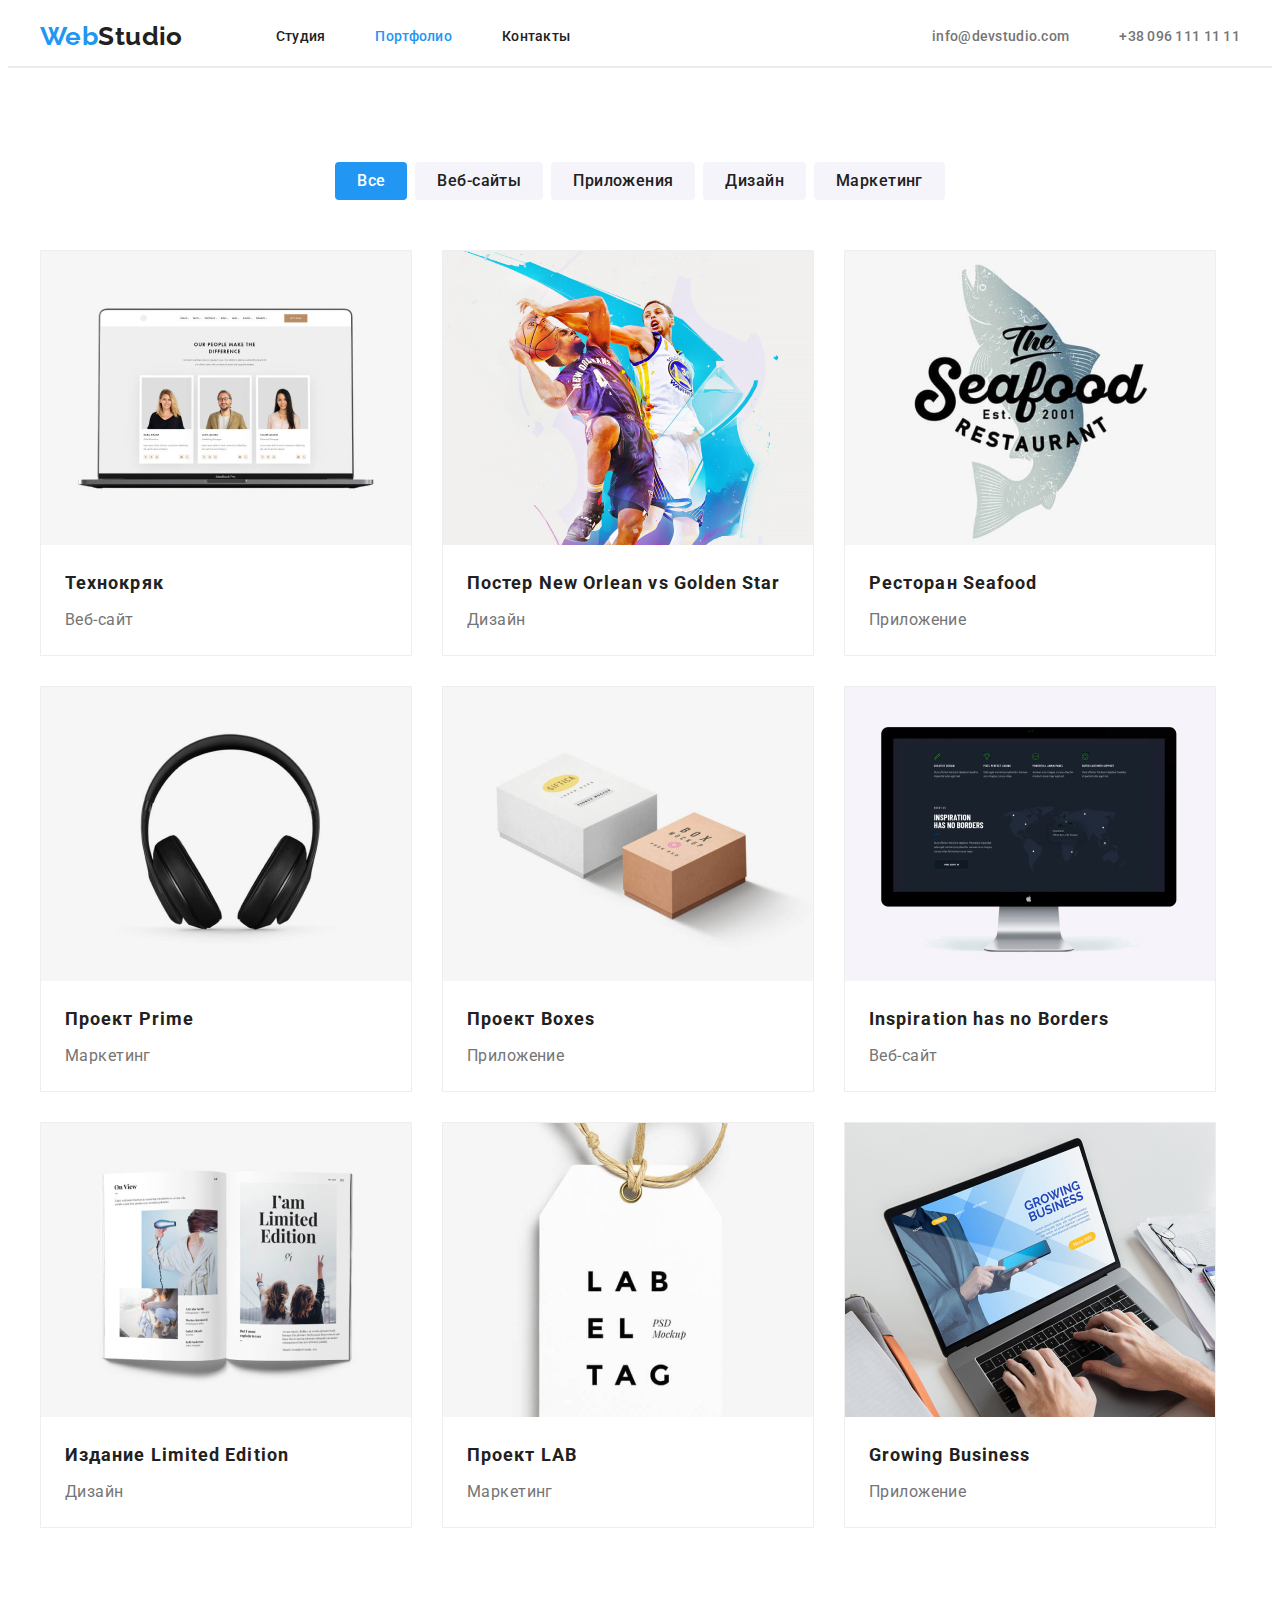
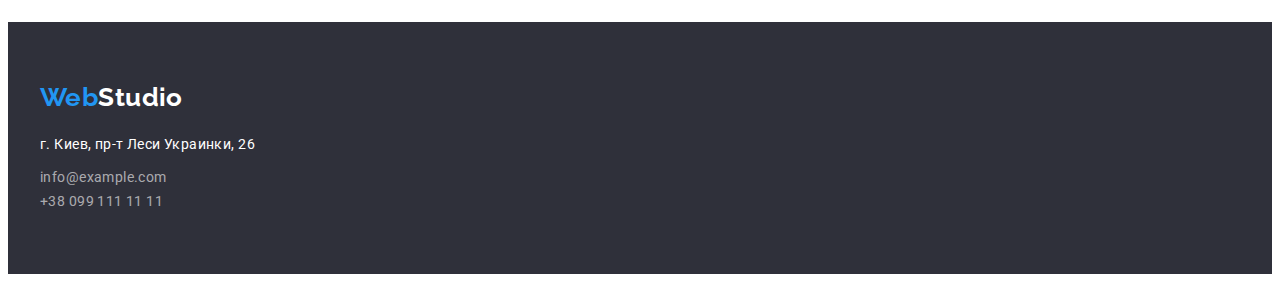
==== portfolio.html @ 94b1dc29 "перенесены файлы с 3 дз" ====
<!DOCTYPE html>
<html lang="en">
<head>
    <meta charset="UTF-8">
    <meta name="viewport" content="width=device-width, initial-scale=1.0">
    <title>Document</title>

    <link href="https://fonts.googleapis.com/css2?family=Raleway:wght@700&family=Roboto:wght@400;500;700;900&display=swap" rel="stylesheet">
    
    <link rel="stylesheet" 
    href="https://cdnjs.cloudflare.com/ajax/libs/modern-normalize/1.0.0/modern-normalize.min.css" integrity="sha512-ISS7cAi1PEhQ8jnbJpJZMd29NlhNj4AWYyLOSp2CE/CsHxTCu+r+t0D2yoJudVrd0/8fTVPUVDzY5Tvli75u/g==" crossorigin="anonymous" />
    
    <link rel="stylesheet" href="./css/styles.css">
  
</head>


<body>
    <!--Шапка страницы-->

    
    <header class="page-header">
        <div class="container">
            <nav class="main-nav">
                <a href="" class="logo"><span class="logo-web">Web</span>Studio</a>
                <ul class="site-nav">
                    <li class="item"><a href="./index.html" class="link">Студия</a></li>
                    <li class="item"><a href="" class="link current">Портфолио</a></li>
                    <li class="item"><a href="" class="link">Контакты</a></li>
                </ul>
            
                <ul class="auth-nav">
                    <li class="item"><a href="mailto:info@devstudio.com" class="link">info@devstudio.com</a></li>
                    <li class="item"><a href="tel:+380961111111" class="link">+38 096 111 11 11</a></li>
                </ul>
            </nav>
        </div>
        
    </header>



    <!--Главный контент страницы-->
    <main>

        <!-- Линия под хедером -->
        <div class="line"></div>

        <!--Фильтры-->
        <section class="filter">
           <div class="container">
            <ul class="filter-list">
                <li class="item">
                    <a href="" class="button current">Все</a>
                </li>

                <li class="item">
                    <a href="" class="button">Веб-сайты</a>
                </li>

                <li class="item">
                    <a href="" class="button">Приложения</a>
                </li>

                <li class="item">
                    <a href="" class="button">Дизайн</a>
                </li>

                <li class="item">
                    <a href="" class="button">Маркетинг</a>
                </li>
            </ul>
           </div>
        </section>

        <!--Проекты-->
        <section class="project">
            <div class="container">
                <ul class="project-list">
                    <li class="item">
                        <img src="./images/img-portfolio1.jpg" alt="команда технокряк" width="370">
                        <h2 class="project-title">Технокряк</h2>
                        <p class="project-text">Веб-сайт</p>                   
                    </li>
    
                    <li class="item">
                        <img src="./images/img-portfolio2.jpg" alt="постер баскетбол" width="370">
                        <h2 class="project-title">Постер New Orlean vs Golden Star</h2>
                        <p class="project-text">Дизайн</p>
                    </li>
    
                    <li class="item">
                        <img src="./images/img-portfolio3.jpg" alt="логотип ресторана Seafood" width="370">
                        <h2 class="project-title">Ресторан Seafood</h2>
                        <p class="project-text">Приложение</p>
                    </li>
    
                    <li class="item">
                        <img src="./images/img-portfolio4.jpg" alt="изображение наушников" width="370">
                        <h2 class="project-title">Проект Prime</h2>
                        <p class="project-text">Маркетинг</p>
                    </li>
    
                    <li class="item">
                        <img src="./images/img-portfolio5.jpg" alt="изображение упаковок коробок" width="370">
                        <h2 class="project-title">Проект Boxes</h2>
                        <p class="project-text">Приложение</p>
                    </li>
    
                    <li class="item">
                        <img src="./images/img-portfolio6.jpg" alt="изображение монитора" width="370">
                        <h2 class="project-title">Inspiration has no Borders</h2>
                        <p class="project-text">Веб-сайт</p>
                    </li>
    
                    <li class="item">
                        <img src="./images/img-portfolio7.jpg" alt="разворот глянцевого журнала" width="370">
                        <h2 class="project-title">Издание Limited Edition</h2>
                        <p class="project-text">Дизайн</p>
                    </li>
    
                    <li class="item">
                        <img src="./images/img-portfolio8.jpg" alt="лейбл тег" width="370">
                        <h2 class="project-title">Проект LAB</h2>
                        <p class="project-text">Маркетинг</p>
                    </li>
    
                    <li class="item">
                        <img src="./images/img-portfolio9.jpg" alt="человек, работающий в ноутбуке в бизнес-приложении" width="370">
                        <h2 class="project-title">Growing Business</h2>
                        <p class="project-text">Приложение</p>
                    </li>
                </ul>
            </div>
        </section>
    </main>

    <!--Подвал страницы-->
    <footer>
        
        <div class="container">
            <!--Адрес-->
        <address class="address">

            <!--Логотип-->
            <ul>
                <li>
                    <a href="" class="logo-footer"><span class="logo-web">Web</span>Studio</a>
                </li>
                <li>
                    <p>г. Киев, пр-т Леси Украинки, 26</p>
                </li>
                <li>
                    <a href="mailto:info@example.com" class="mail">info@example.com</a>
                </li>
                 <li>
                    <a href="tel:+380991111111" class="tel">+38 099 111 11 11</a>
                 </li>   
                      
            </ul>    
        </address>
        </div>
    </footer>
    
</body>
</html>
---- css/styles.css ----
/*текст черный #212121 заголовки, ссылки-навигация, фио
         серый #757575 текст, телефон - основной!!!
         белый #FFFFFF герой, в футере адрес
         rgba(255, 255, 255, 0.6); в футере - э-мейл,телефон
         синий #2196F3 header, лого 
 */

 /*фон  белый       #FFFFFF - основной!!!
        св-серый    #F5F4FA - фон фильтров в портфолио
        темн-серый  #2F303A */

        :root {
            --primary-text-color: #757575;
            --title-text-color: #212121;
            --second-text-color: rgba(255, 255, 255, 0.6);
            --accent-color: #2196F3;

            --withe-color: #ffffff;
            --bgc-dark-grey: #2F303A;
            --bgc-light-grey: #F5F4FA; 
        }
        
        
        /*Основные настройки для все страниц*/
        
        body {
            color: var(--primary-text-color);
            background-color: var(--withe-color);
            
            font-family: Roboto, sans-serif;
            font-size: 14px;
            line-height: 1.71;
            letter-spacing: 0.03em;
        }


        .container {
            margin-left: auto;
            margin-right: auto;
            width: 1200px;
            padding-left: 15px;
            padding-right: 15px;
            /*outline: 2px solid tomato;*/
            
        }
        
               
        /*Свойства header,  footer */

        
        .logo, .logo-footer, .link {
            
            text-decoration: none;
        }

        .site-nav, .auth-nav {
            list-style: none;
        }

         
        /*Свойства logo*/
        
       .logo-web {
            color: var(--accent-color);    
        }
        
        .logo-footer {
            color: var(--withe-color)
        }

        .logo {
            color: var(--title-text-color);
        }
        
        .logo, .logo-footer, .logo-web {
            
            font-family: "Raleway", sans-serif;
            font-weight: 700;
            font-size: 26px;
            line-height: 1.2;
        }

        .main-nav {
            display: flex;
            align-items: center;
        }
        
        /*Свойства site-nav*/

                
        .site-nav, .auth-nav {
            display: flex;

            padding: 0;
            margin: 0;
           
            font-weight: 500;
            line-height: 1.14;
            letter-spacing: 0.02em;
        }

        .site-nav {
            margin-left: 93px;
        }

        .auth-nav {
            margin-left: auto;
        }

        .site-nav .item + .item {
            margin-left: 50px;
        }
        
        .site-nav .link {
            display: block;
            padding-top: 21px;
            padding-bottom: 21px;

            color: var(--title-text-color);
        }
        
        .site-nav .link:hover,
        .site-nav .link:focus {
            color: var(--accent-color);
        }
        
        .site-nav .link.current{
             color: var(--accent-color);
        }

                
        /*Свойства auth-nav*/

        .auth-nav .item + .item {
            margin-left: 50px;
        }        
        
        .auth-nav .link{
            display: block;
            padding-top: 21px;
            padding-bottom: 21px;

            color: var(--primary-text-color);
        }
        .auth-nav .link:hover,
        .auth-nav .link:focus {
            color: var(--accent-color);
        }

        /*Футера*/

        footer {
            background-color: var(--bgc-dark-grey);

            padding-top: 60px;
            padding-bottom: 60px;

        }

        footer ul {
            padding: 0;
            margin: 0;
        }

        footer li {
            list-style: none;
            text-decoration: none;
           
        }

        .address {
            color: var(--withe-color);
            font-style: normal;
                       
        }

        .logo-footer {
            display: inline-block;
            margin-bottom: 20px;

            
            list-style: none;
        }
        
        /*Свойства address*/
        .address p {
            padding: 0;
            margin: 0px 0px 9px 0px;
        }
        
        
        
        .address .mail {
            color: var(--second-text-color);

            margin: 0px 0px 9px 0px;

            text-decoration: none;
        }
        
        .address .tel {
            display: inline-block;
            color: var(--second-text-color);
            text-decoration: none;
        }
        
        /*Свойства главной страницы сайта*/
        
        /*Свойства герой - hero*/
        .hero {
            background-color: var(--bgc-dark-grey); 
            padding-top: 200px;
            padding-bottom: 200px;

            text-align: center;
        }
        
        .hero .hero-title,
        .hero .hero-button {
            color: var(--withe-color);
        }
        
        .hero .hero-button {
            background-color: var(--accent-color);
            font-weight: 700;
            font-size: 16px;
            line-height: 1.87;
            letter-spacing: 0.06em;
            text-align: center;

            border-radius: 4px;
            border: 0;
            padding: 10px 32px;

        }
       
        .hero .hero-title {
            margin-top: 0;
            margin-bottom: 30px;
            
            font-weight: 900;
            font-size: 44px;
            line-height: 1.36;
            
            letter-spacing: 0.06em;
            text-transform: uppercase;                     
        }
        
        /* Свойства section */
        .section {
            padding-top: 94px;
            padding-bottom: 94px;
        }
        
        /*Свойства section-block раздел Особенности*/
        
        .features { 
            display: flex;

            padding: 0;
            margin: 0;

            list-style: none;          
        }

        .features .item {
            width: 270px;
        }

        .features p {
            margin: 0;
        }

        .features .item + .item {
            margin-left: 30px;
        }

        
        .features-heading {
            padding-bottom: 10px;
            margin: 0;

            color: var(--title-text-color);
            text-transform: uppercase;
            font-weight: 700;
            font-size: 14px;
            line-height: 1.14;
        }
        
        /*Свойства разделов Чем мы занимаемся и Наша команда*/
        
         /*Заголовки секций*/
         .section-title {
            padding: 0;
            margin: 0px 0px 50px;
            text-align: center;

            color: var(--title-text-color);
            font-weight: 700;
            font-size: 36px;
            line-height: 1.17;
        }

        .section-works {
            padding-bottom: 94px;
        }

        
        .works {
            display: flex;

            list-style: none;

            padding: 0;
            margin: 0;
            
        }

        .works .item + .item {
            margin-left: 30px;
        }

        .team {
            display: flex;

            list-style: none;

            padding: 0;
            margin: 0;
        }

        .team .item + .item {
            margin-left: 30px;
        }

        .team .item {
            background: var(--withe-color);
            height: 368px;
        }
        
        
        .section-team {
            background-color: var(--bgc-light-grey);
        }
        /*Фото участников команды*/
        .team img {
            display: block;
            margin-bottom: 30px;
        }

        /*Заголовки имен */
        .team-name {
            padding: 0;
            margin: 0px 0px 10px 0px;
            text-align: center;
            display: block;
            

            color: var(--title-text-color);
            font-weight: 500;

        }
        /*Заголовки должностей*/
        .team-position {
            padding: 0;
            margin: 0;
            text-align: center;
            display: block;
            
            font-size: 16px;
            line-height: 1.19;              
        }
        
        
        /*Свойства Портфолио filter*/

        .filter {
            padding-top: 94px;
        }

        .filter-list {
            display: flex;
            list-style: none;

            padding: 0;
            margin: 0;           
        }

        .filter-list .item + .item {
            margin-left: 8px;
        }

        .filter-list {
            justify-content: center;
            /*margin-right: auto;
            margin-left: auto;*/
        }

                
        .filter .button {
            display: inline-block;
            border-radius: 4px;
            padding: 6px 22px;
           

            color: var(--title-text-color);
            background-color: var(--bgc-light-grey);
            
            font-weight: 500;
            font-size: 16px;
            line-height: 1.62;
            text-decoration: none;
        }
        
        .filter .button:hover,
        .filter .button:focus {
            color: var(--withe-color);
            background-color: var(--accent-color);
        }
        .filter .button.current {
            color: var(--withe-color);
            background-color: var(--accent-color);     
        }
        
        /*Свойства портфолио project*/

        .line {
            border: 1px solid #ececec;

        }

        .project {
            padding-top: 50px;
            padding-bottom: 94px;
        }

        .project-list {
            display: flex;
            flex-wrap: wrap;

            list-style: none;

            padding: 0;
            margin: 0;
        }

        .project-list {
            margin-left: auto;
        }

        .project-list .item {
            width: 370px;
            margin-right: 30px;
            
            background: var(--withe-color);
            border: 1px solid #EEEEEE;                      
        }
        
        .project-list .item:nth-child(3n) {
            margin-right: 0;
        }

        .project-list .item:nth-child(-n+6) {
            margin-bottom: 30px;
        }

        .project-list img {
            display: block;
            margin: 0px 0px 20px 0px;
        }

        .project .project-title {
            color: var(--title-text-color);
            font-weight: 700;
            font-size: 18px;
            line-height: 2;
            letter-spacing: 0.06em;

            padding: 0;
            margin: 0px 0px 4px 24px;
        }
        .project .project-text {
            font-size: 16px;
            line-height: 1.87;

            padding: 0;
            margin: 0px 0px 20px 24px;;
        }
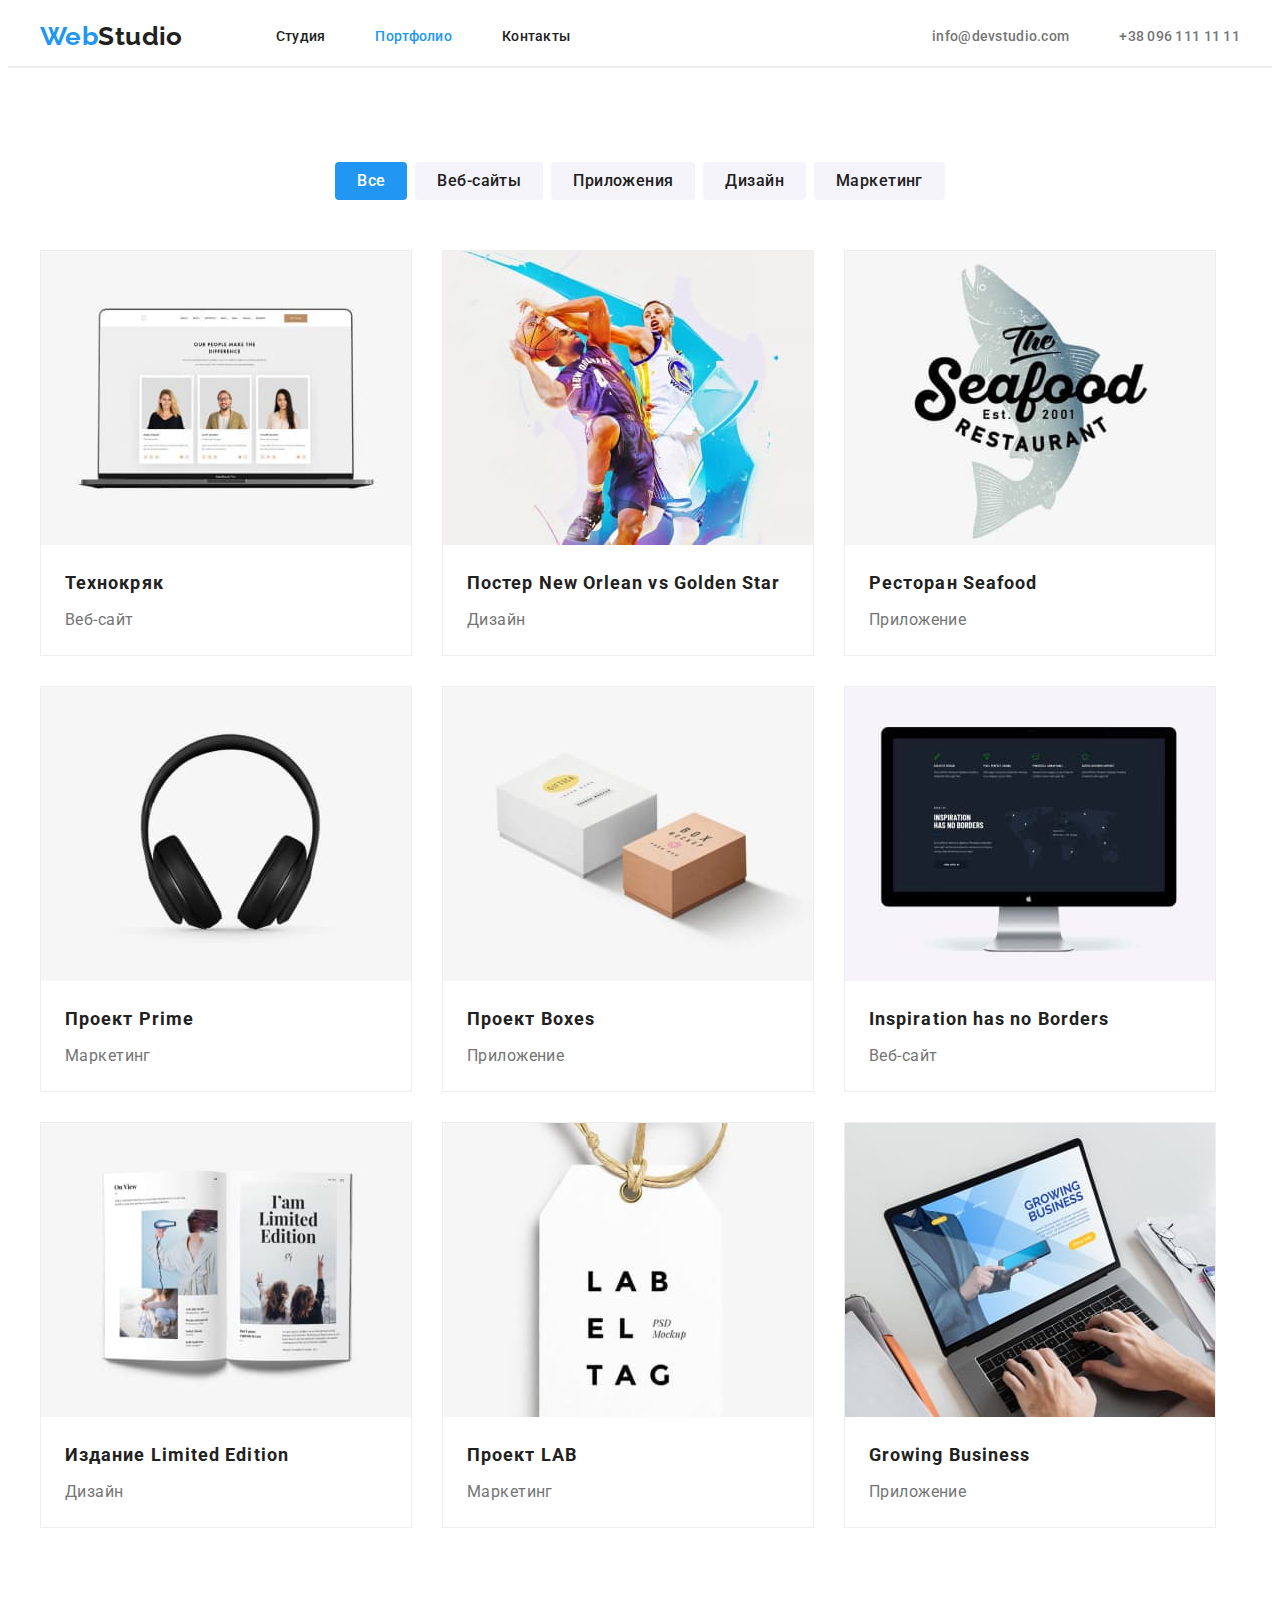
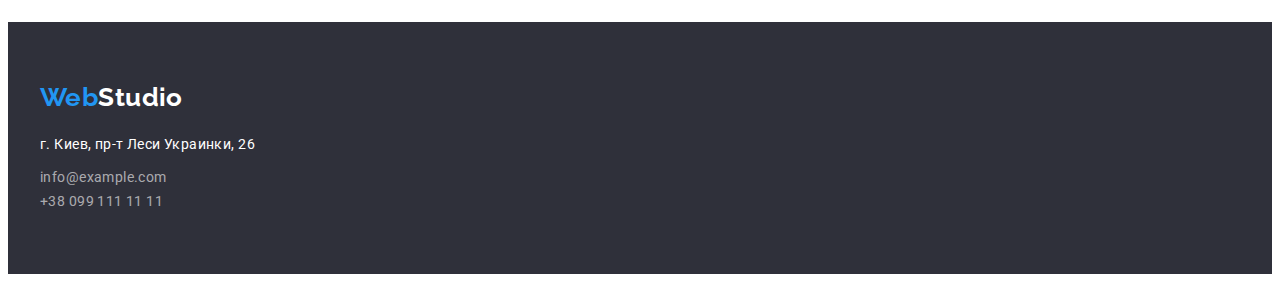
==== commit 942b56d5: "code" ====
--- a/portfolio.html
+++ b/portfolio.html
@@ -78,55 +78,55 @@
             <div class="container">
                 <ul class="project-list">
                     <li class="item">
-                        <img src="./images/img-portfolio1.jpg" alt="команда технокряк" width="370">
+                        <img src="./images/portfolio1.jpg" alt="команда технокряк" width="370">
                         <h2 class="project-title">Технокряк</h2>
                         <p class="project-text">Веб-сайт</p>                   
                     </li>
     
                     <li class="item">
-                        <img src="./images/img-portfolio2.jpg" alt="постер баскетбол" width="370">
+                        <img src="./images/portfolio2.jpg" alt="постер баскетбол" width="370">
                         <h2 class="project-title">Постер New Orlean vs Golden Star</h2>
                         <p class="project-text">Дизайн</p>
                     </li>
     
                     <li class="item">
-                        <img src="./images/img-portfolio3.jpg" alt="логотип ресторана Seafood" width="370">
+                        <img src="./images/portfolio3.jpg" alt="логотип ресторана Seafood" width="370">
                         <h2 class="project-title">Ресторан Seafood</h2>
                         <p class="project-text">Приложение</p>
                     </li>
     
                     <li class="item">
-                        <img src="./images/img-portfolio4.jpg" alt="изображение наушников" width="370">
+                        <img src="./images/portfolio4.jpg" alt="изображение наушников" width="370">
                         <h2 class="project-title">Проект Prime</h2>
                         <p class="project-text">Маркетинг</p>
                     </li>
     
                     <li class="item">
-                        <img src="./images/img-portfolio5.jpg" alt="изображение упаковок коробок" width="370">
+                        <img src="./images/portfolio5.jpg" alt="изображение упаковок коробок" width="370">
                         <h2 class="project-title">Проект Boxes</h2>
                         <p class="project-text">Приложение</p>
                     </li>
     
                     <li class="item">
-                        <img src="./images/img-portfolio6.jpg" alt="изображение монитора" width="370">
+                        <img src="./images/portfolio6.jpg" alt="изображение монитора" width="370">
                         <h2 class="project-title">Inspiration has no Borders</h2>
                         <p class="project-text">Веб-сайт</p>
                     </li>
     
                     <li class="item">
-                        <img src="./images/img-portfolio7.jpg" alt="разворот глянцевого журнала" width="370">
+                        <img src="./images/portfolio7.jpg" alt="разворот глянцевого журнала" width="370">
                         <h2 class="project-title">Издание Limited Edition</h2>
                         <p class="project-text">Дизайн</p>
                     </li>
     
                     <li class="item">
-                        <img src="./images/img-portfolio8.jpg" alt="лейбл тег" width="370">
+                        <img src="./images/portfolio8.jpg" alt="лейбл тег" width="370">
                         <h2 class="project-title">Проект LAB</h2>
                         <p class="project-text">Маркетинг</p>
                     </li>
     
                     <li class="item">
-                        <img src="./images/img-portfolio9.jpg" alt="человек, работающий в ноутбуке в бизнес-приложении" width="370">
+                        <img src="./images/portfolio9.jpg" alt="человек, работающий в ноутбуке в бизнес-приложении" width="370">
                         <h2 class="project-title">Growing Business</h2>
                         <p class="project-text">Приложение</p>
                     </li>
--- a/css/styles.css
+++ b/css/styles.css
@@ -213,6 +213,23 @@
             padding-bottom: 200px;
 
             text-align: center;
+
+           /*background: rgba(47, 48, 58, 0.4);
+            background-image: url(../images/Img-hero-opim.jpg);*/
+        }
+
+        .overlay {
+            min-width: 1600px;
+            height: 600px;
+            margin-left: auto;
+            margin-right: auto;
+            background-image: 
+            linear-gradient(to right, rgba(47, 48, 58, 0.4), rgba(47, 48, 58, 0.4)), 
+            url("../images/hero-opim.jpg");
+            background-repeat: no-repeat;
+            background-position: center;
+            background-size: cover;
+            
         }
         
         .hero .hero-title,
@@ -277,6 +294,7 @@
 
         
         .features-heading {
+            padding-top: 30px;
             padding-bottom: 10px;
             margin: 0;
 
@@ -286,7 +304,92 @@
             font-size: 14px;
             line-height: 1.14;
         }
-        
+
+        .icon-features::before:nth-child(1) {
+            display: block;
+            background-image: url(../images/antenna.svg);
+            background-repeat: no-repeat;
+            background-position: center;
+        }
+
+        .features .item::before {
+            content: "";
+            display: block;
+            background-color: var(--bgc-light-grey);
+            border-radius: 4px;
+            width: 270px;
+            height: 120px;
+            /*background-image: url(../images/antenna.svg);
+            background-repeat: no-repeat;
+            background-position: center;*/
+        }
+
+        .antenna::before {
+            background-image: url(../images/antenna.svg);
+            background-repeat: no-repeat;
+            background-position: center;
+        }
+
+        .clock::before {
+            background-image: url(../images/clock.svg);
+            background-repeat: no-repeat;
+            background-position: center;
+        }
+
+        .diagram::before {
+            background-image: url(../images/diagram.svg);
+            background-repeat: no-repeat;
+            background-position: center;
+        }
+
+        .astronaut::before {
+            background-image: url(../images/astronaut.svg);
+            background-repeat: no-repeat;
+            background-position: center;
+        }
+
+
+                    
+        /*.icon-features {
+            background-color: var(--bgc-light-grey);
+            width: 270px;
+            height: 120px;
+            background-repeat: no-repeat;
+            background-position: center;
+        }*/
+
+        /*.icon-features:nth-child(1) {
+            background-image: url(../images/antenna.svg);
+        }
+
+        .icon-features:nth-child(2) {
+            background-image: url(../images/clock.svg);
+        }
+
+        .icon-features:nth-child(3) {
+            background-image: url(../images/diagram.svg);
+        }*/
+
+
+
+        /*.item .antenna {
+            background-image: url(../images/antenna.svg);
+        }
+        
+        .item .clock {
+            background-image: url(../images/clock.svg);
+        }
+
+        .item .diagram {
+            background-image: url(../images/diagram.svg);
+        }
+
+        .item .astronaut {
+            background-image: url(../images/astronaut.svg);
+        }*/
+
+
+
         /*Свойства разделов Чем мы занимаемся и Наша команда*/
         
          /*Заголовки секций*/
@@ -322,9 +425,7 @@
 
         .team {
             display: flex;
-
-            list-style: none;
-
+            list-style: none;
             padding: 0;
             margin: 0;
         }
@@ -335,7 +436,10 @@
 
         .team .item {
             background: var(--withe-color);
-            height: 368px;
+            height: 428px;
+            box-shadow: 0px 1px 3px rgba(0, 0, 0, 0.12), 0px 1px 1px rgba(0, 0, 0, 0.14), 0px 2px 1px rgba(0, 0, 0, 0.2);
+            border-radius: 0px 0px 4px 4px;
+           
         }
         
         
@@ -369,6 +473,27 @@
             
             font-size: 16px;
             line-height: 1.19;              
+        }
+
+        /*Постоянные клиенты*/
+        .client {
+            display: flex;
+            padding: 0;
+            margin: 0;
+            list-style: none;
+        }
+
+        .client .item + .item {
+            margin-left: 30px;
+        }
+
+        .icon-client {
+            width: 170px;
+            height: 90px;
+            background-color: var(--withe-color);
+            border: 1px solid #AFB1B8;
+            /*box-sizing: border-box;*/
+            border-radius: 4px;
         }
         
         
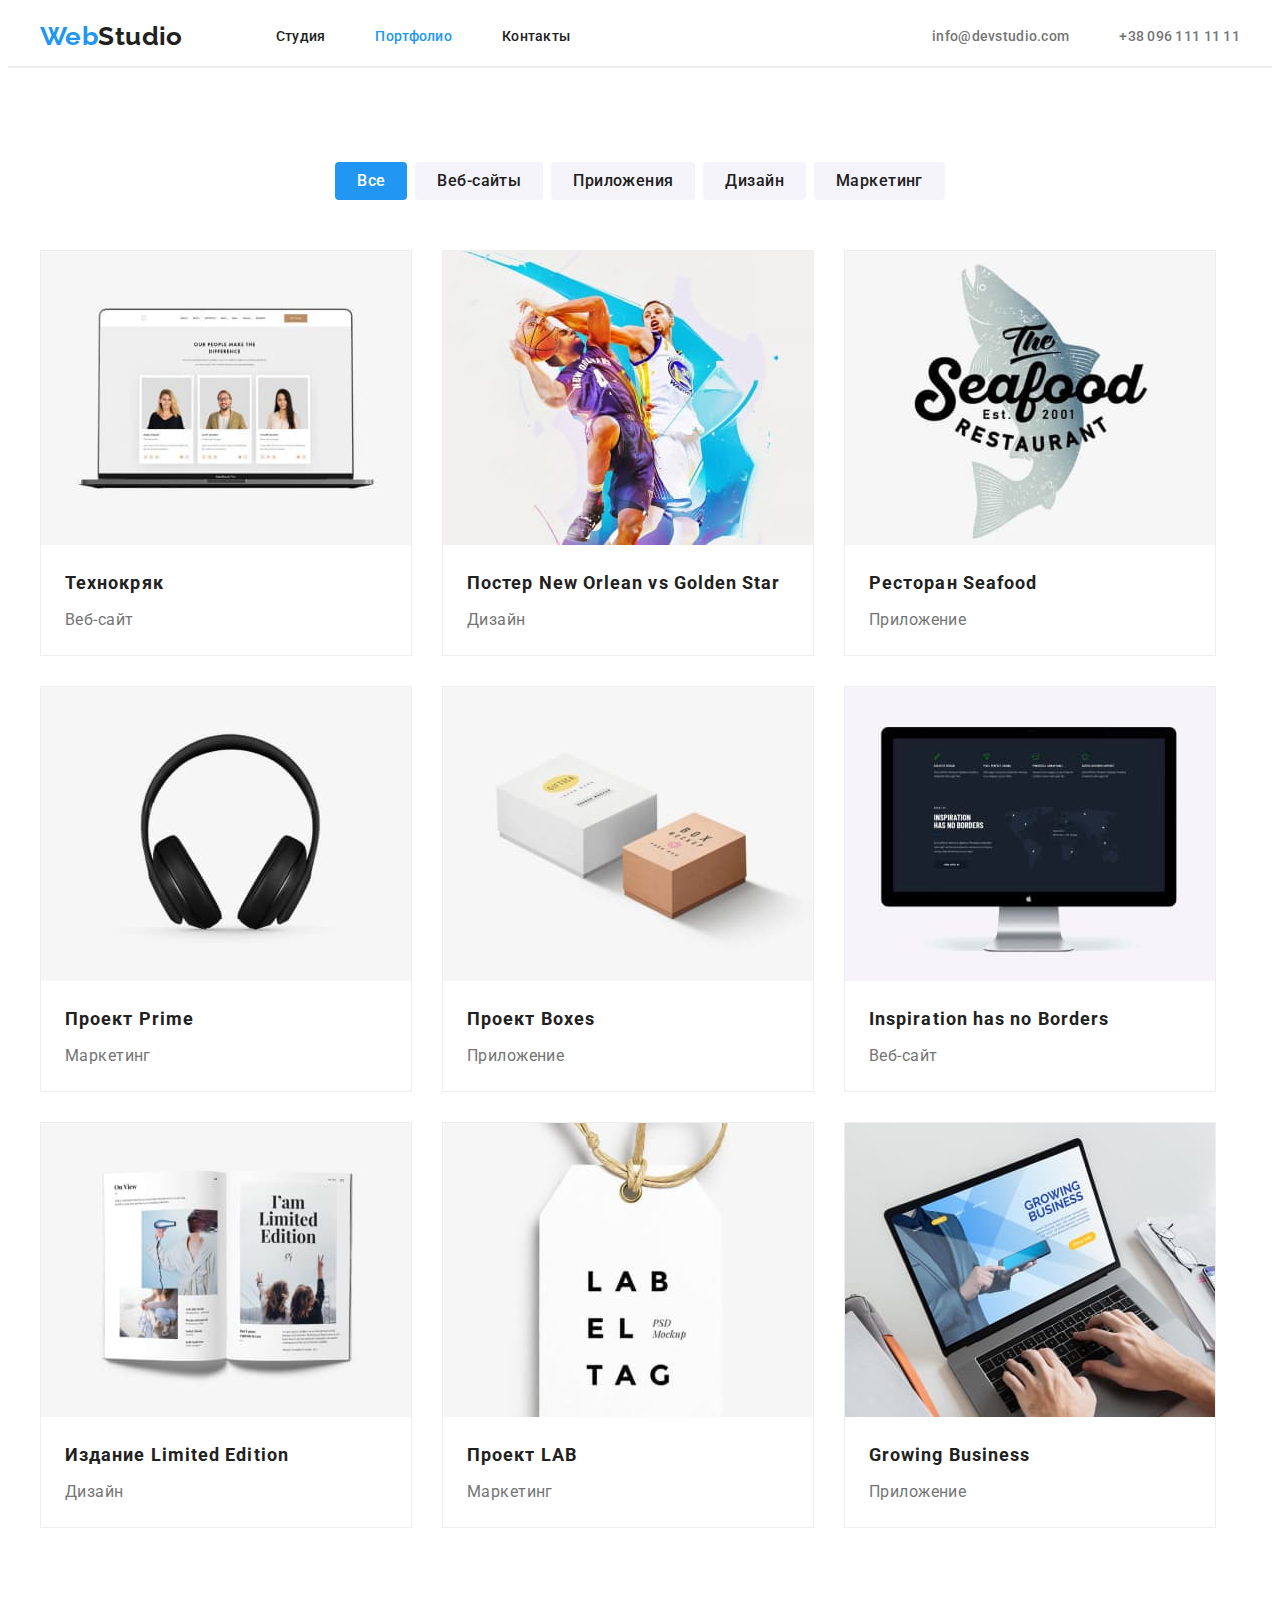
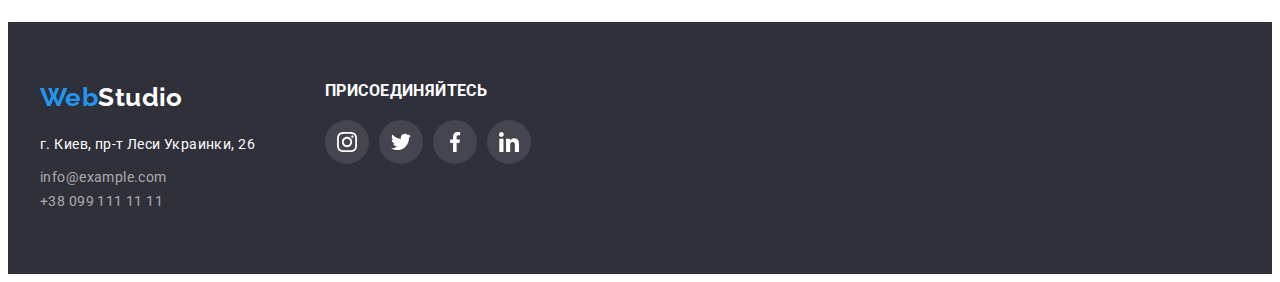
==== commit 7cc96d6f: "code" ====
--- a/portfolio.html
+++ b/portfolio.html
@@ -139,27 +139,67 @@
     <footer>
         
         <div class="container">
-            <!--Адрес-->
-        <address class="address">
-
-            <!--Логотип-->
-            <ul>
-                <li>
-                    <a href="" class="logo-footer"><span class="logo-web">Web</span>Studio</a>
-                </li>
-                <li>
-                    <p>г. Киев, пр-т Леси Украинки, 26</p>
-                </li>
-                <li>
-                    <a href="mailto:info@example.com" class="mail">info@example.com</a>
-                </li>
-                 <li>
-                    <a href="tel:+380991111111" class="tel">+38 099 111 11 11</a>
-                 </li>   
+
+            <div class="container-adress">
+                <!--Адрес-->
+                <address class="address">
+
+                    <!--Логотип-->
+                    <ul>
+                        <li>
+                            <a href="" class="logo-footer"><span class="logo-web">Web</span>Studio</a>
+                        </li>
+                       <li>
+                            <p>г. Киев, пр-т Леси Украинки, 26</p>
+                       </li>
+                       <li>
+                           <a href="mailto:info@example.com" class="mail">info@example.com</a>
+                      </li>
+                        <li>
+                           <a href="tel:+380991111111" class="tel">+38 099 111 11 11</a>
+                        </li>   
                       
-            </ul>    
-        </address>
+                   </ul>    
+                </address>
+            </div>
+
+            <div class="container-social">
+                <!--Присоединяйтесь-->
+                <p>Присоединяйтесь</p>
+                <ul class="social-icon-list">                    
+                    <li class="social-icon-item">
+                        <a class="social-icon-link blue-circle-link" href="www.instagram">
+                            <svg class="social-icon white-icon">
+                                   <use href="./images/symbol-defs.svg#instagram"></use>
+                            </svg>
+                         </a>
+                    </li>
+                    <li class="social-icon-item">
+                         <a class="social-icon-link blue-circle-link" href="www.twitter">
+                                 <svg class="social-icon white-icon">
+                                     <use href="./images/symbol-defs.svg#twitter"></use>
+                                  </svg>
+                          </a>
+                    </li>
+                     <li class="social-icon-item">
+                         <a class="social-icon-link blue-circle-link" href="www.facebook">
+                             <svg class="social-icon white-icon">
+                                 <use href="./images/symbol-defs.svg#facebook"></use>
+                             </svg>
+                         </a>
+                     </li>
+                     <li class="social-icon-item">
+                         <a class="social-icon-link blue-circle-link" href="www.linkedin">
+                             <svg class="social-icon white-icon">
+                                 <use href="./images/symbol-defs.svg#linkedin"></use>
+                             </svg>
+                         </a> 
+                     </li>
+                    </ul>
+                                     
+            </div>
         </div>
+
     </footer>
     
 </body>
--- a/css/styles.css
+++ b/css/styles.css
@@ -154,7 +154,10 @@
 
             padding-top: 60px;
             padding-bottom: 60px;
-
+        }
+
+        footer .container {
+            display: flex;
         }
 
         footer ul {
@@ -167,7 +170,7 @@
             text-decoration: none;
            
         }
-
+        
         .address {
             color: var(--withe-color);
             font-style: normal;
@@ -187,14 +190,10 @@
             padding: 0;
             margin: 0px 0px 9px 0px;
         }
-        
-        
-        
+                      
         .address .mail {
             color: var(--second-text-color);
-
             margin: 0px 0px 9px 0px;
-
             text-decoration: none;
         }
         
@@ -203,7 +202,29 @@
             color: var(--second-text-color);
             text-decoration: none;
         }
-        
+
+        .container-social {
+            padding: 0;
+            margin: 0px 0px 0px 70px;
+        }    
+        
+        .container-social p {
+            font-weight: 700;
+            font-size: 16px;
+            line-height: 1.14;
+            text-transform: uppercase;
+            color: var(--withe-color);
+            margin: 0px 0px 20px 0px;
+        }
+
+        .social-icon-item .blue-circle-link {
+            background-color: rgba(255, 255, 255, 0.1);
+        }
+
+        .blue-circle-link .white-icon {
+            fill: var(--withe-color);
+        }
+
         /*Свойства главной страницы сайта*/
         
         /*Свойства герой - hero*/
@@ -248,7 +269,6 @@
             border-radius: 4px;
             border: 0;
             padding: 10px 32px;
-
         }
        
         .hero .hero-title {
@@ -319,9 +339,7 @@
             border-radius: 4px;
             width: 270px;
             height: 120px;
-            /*background-image: url(../images/antenna.svg);
-            background-repeat: no-repeat;
-            background-position: center;*/
+            
         }
 
         .antenna::before {
@@ -348,48 +366,7 @@
             background-position: center;
         }
 
-
-                    
-        /*.icon-features {
-            background-color: var(--bgc-light-grey);
-            width: 270px;
-            height: 120px;
-            background-repeat: no-repeat;
-            background-position: center;
-        }*/
-
-        /*.icon-features:nth-child(1) {
-            background-image: url(../images/antenna.svg);
-        }
-
-        .icon-features:nth-child(2) {
-            background-image: url(../images/clock.svg);
-        }
-
-        .icon-features:nth-child(3) {
-            background-image: url(../images/diagram.svg);
-        }*/
-
-
-
-        /*.item .antenna {
-            background-image: url(../images/antenna.svg);
-        }
-        
-        .item .clock {
-            background-image: url(../images/clock.svg);
-        }
-
-        .item .diagram {
-            background-image: url(../images/diagram.svg);
-        }
-
-        .item .astronaut {
-            background-image: url(../images/astronaut.svg);
-        }*/
-
-
-
+           
         /*Свойства разделов Чем мы занимаемся и Наша команда*/
         
          /*Заголовки секций*/
@@ -467,7 +444,7 @@
         /*Заголовки должностей*/
         .team-position {
             padding: 0;
-            margin: 0;
+            margin: 0px 0px 16px 0px;
             text-align: center;
             display: block;
             
@@ -475,25 +452,82 @@
             line-height: 1.19;              
         }
 
+        /*Иконки соцсетей у команды*/
+
+        .social-icon-list {
+            display: flex;
+            justify-content: center;
+            list-style: none;
+            padding: 0;
+            margin: 0;
+        }
+
+        .social-icon-item:not(:last-child) {
+            margin-right: 10px;
+        }
+
+        .social-icon-link {
+            display: flex;
+            justify-content: center;
+            align-items: center;
+            width: 44px;
+            height: 44px;
+            background-color: var(--withe-color);
+            border-radius: 50%;
+        }
+
+        .social-icon-link:hover {
+            background-color: var(--accent-color);
+        }
+
+        .social-icon-link:hover .social-icon {
+            fill: var(--withe-color);
+        }
+
+        .social-icon {
+            width: 20px;
+            height: 20px;
+           fill: #AFB1B8;
+        }
+        
         /*Постоянные клиенты*/
-        .client {
-            display: flex;
-            padding: 0;
-            margin: 0;
-            list-style: none;
-        }
-
-        .client .item + .item {
-            margin-left: 30px;
-        }
-
-        .icon-client {
+        .client-icon-list {
+            display: flex;
+            justify-content: center;
+            list-style: none;
+            padding: 0;
+            margin: 0;
+        }
+
+        .client-icon-item:not(:last-child) {
+            margin-right: 30px;
+        }
+
+        .client-icon-link {
+            display: flex;
+            justify-content: center;
+            align-items: center;
             width: 170px;
             height: 90px;
             background-color: var(--withe-color);
             border: 1px solid #AFB1B8;
-            /*box-sizing: border-box;*/
             border-radius: 4px;
+        }
+
+        .client-icon-link:hover .client-icon {
+            fill: var(--accent-color);
+        }
+
+        .client-icon-link:hover {
+            border: 1px solid var(--accent-color)
+        }
+
+        .client-icon {
+            
+            height: 50px;
+            justify-content: ;
+            object-fit: contain;
+            fill: #AFB1B8;
         }
         
         
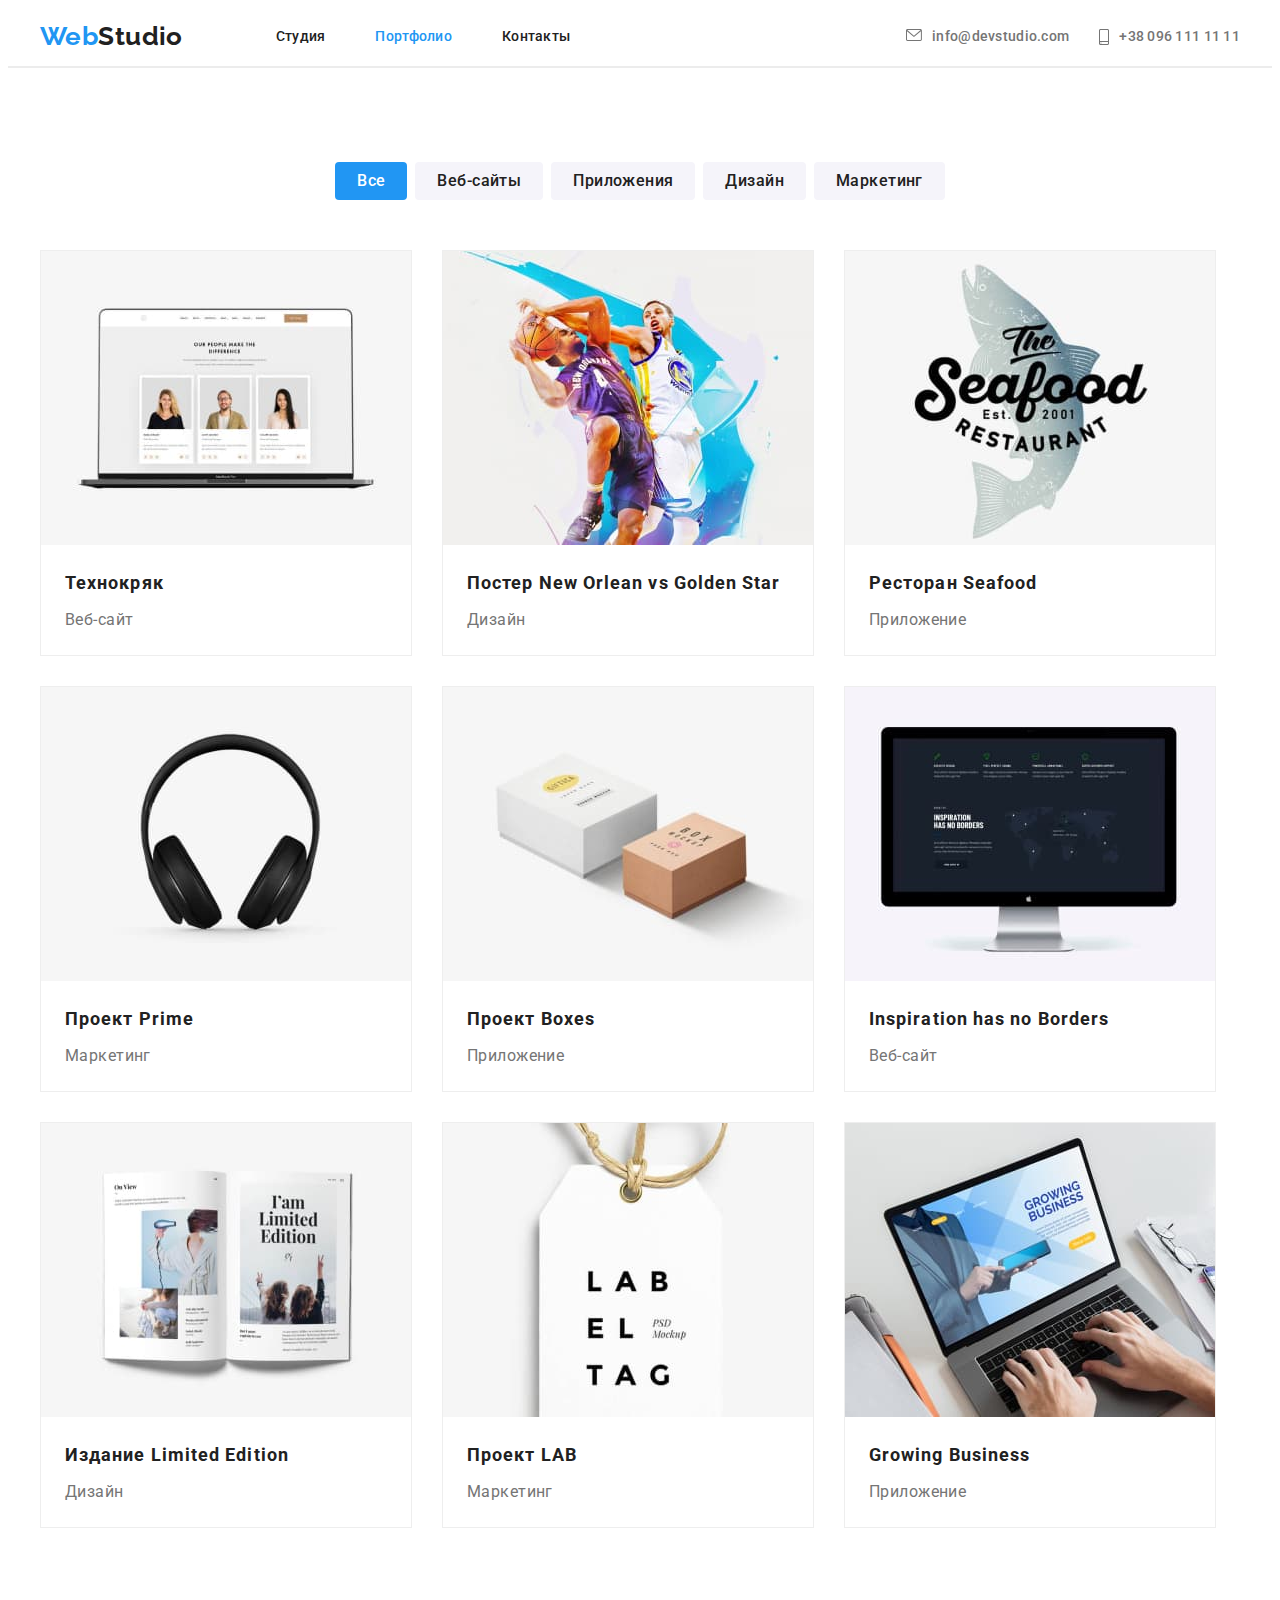
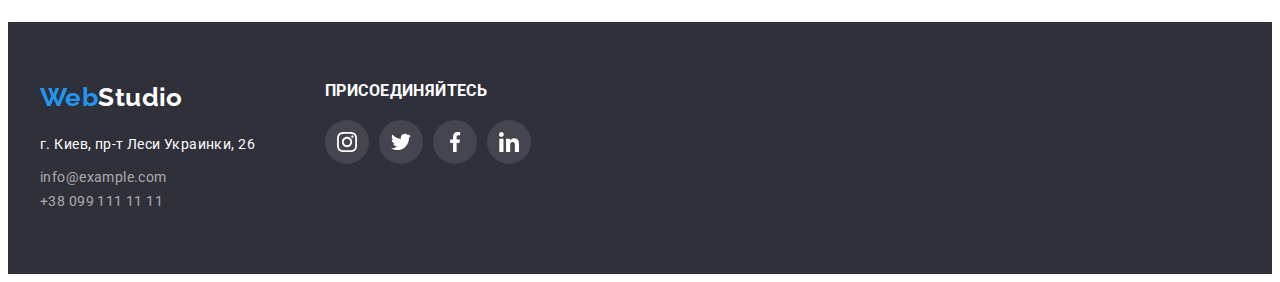
==== commit 261ab100: "code" ====
--- a/portfolio.html
+++ b/portfolio.html
@@ -28,11 +28,27 @@
                     <li class="item"><a href="" class="link current">Портфолио</a></li>
                     <li class="item"><a href="" class="link">Контакты</a></li>
                 </ul>
-            
+
                 <ul class="auth-nav">
-                    <li class="item"><a href="mailto:info@devstudio.com" class="link">info@devstudio.com</a></li>
-                    <li class="item"><a href="tel:+380961111111" class="link">+38 096 111 11 11</a></li>
-                </ul>
+                    <li class="item auth-item-icon">
+                        
+                        <a class="link auth-link" href="mailto:info@devstudio.com">info@devstudio.com
+                            <svg class="auth-icon mail-icon">
+                                <use href="./images/symbol-defs.svg#envelope"></use>
+                            </svg>
+                           
+
+                        </a>
+                    </li>
+                    
+                    <li class="item">
+                        <a class="link auth-link" href="tel:+380961111111">+38 096 111 11 11
+                            <svg class="auth-icon">
+                                <use href="./images/symbol-defs.svg#smartphone"></use>
+                            </svg>                            
+                        </a>
+                    </li>
+                </ul>                           
             </nav>
         </div>
         
--- a/css/styles.css
+++ b/css/styles.css
@@ -130,24 +130,48 @@
 
                 
         /*Свойства auth-nav*/
-
-        .auth-nav .item + .item {
-            margin-left: 50px;
-        }        
-        
-        .auth-nav .link{
-            display: block;
+        .auth-nav .item {
+            display: flex;                      
+        }
+        .auth-link {
+            display: flex;
+            flex-direction: row-reverse;
             padding-top: 21px;
             padding-bottom: 21px;
+        }
+
+        
+        .auth-nav .item + .item {
+            margin-left: 30px;
+        }        
+        
+        .auth-nav .link{
+           /* display: block;*/
+            padding-top: 21px;
+            padding-bottom: 21px;
 
             color: var(--primary-text-color);
         }
-        .auth-nav .link:hover,
-        .auth-nav .link:focus {
+        .auth-link:hover .auth-icon{
+            fill: var(--accent-color);
+        }
+        .auth-link:hover {
             color: var(--accent-color);
         }
-
-        /*Футера*/
+        
+
+        .auth-icon {
+            width: 10px;
+            height: 16px;
+            margin: 0px 10px 0px 0px;
+            fill: var(--primary-text-color);
+        }
+        .mail-icon {
+            width: 16px;
+            height: 12px;
+        }
+
+        /*Футер*/
 
         footer {
             background-color: var(--bgc-dark-grey);
@@ -523,9 +547,7 @@
         }
 
         .client-icon {
-            
             height: 50px;
-            justify-content: ;
             object-fit: contain;
             fill: #AFB1B8;
         }
@@ -551,8 +573,6 @@
 
         .filter-list {
             justify-content: center;
-            /*margin-right: auto;
-            margin-left: auto;*/
         }
 
                 
